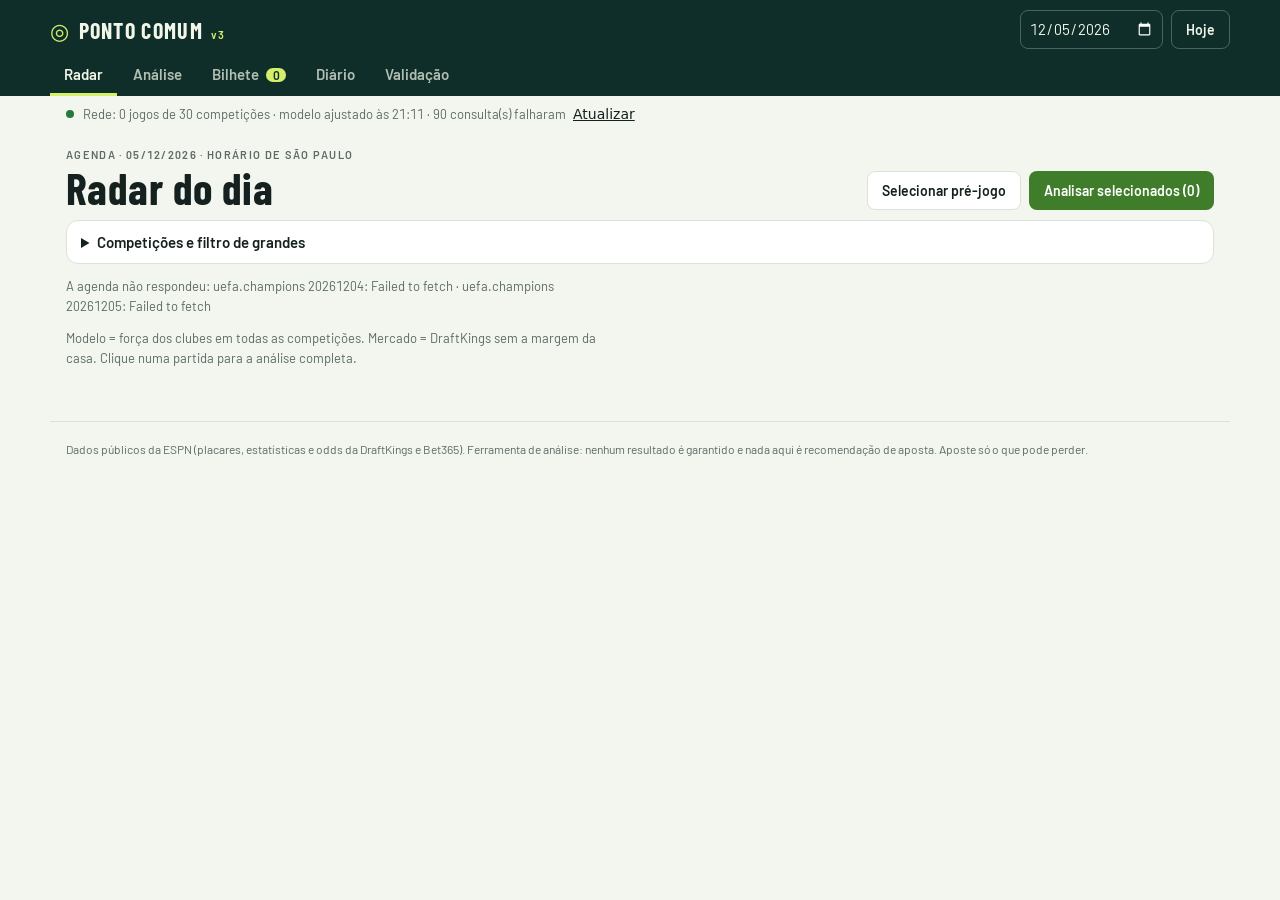
==== index.html @ 949fa4cf "Ponto Comum v3 Co-Authored-By: Claude Opus 5.5 <noreply@anthropic.com> Claude-Session: https://claud" ====
<!doctype html>
<html lang="pt-BR">
<head>
  <meta charset="utf-8">
  <meta name="viewport" content="width=device-width, initial-scale=1, viewport-fit=cover">
  <title>Ponto Comum</title>
  <meta name="description" content="Análise de futebol pré-jogo: modelo de força dos clubes, comparação com o mercado, odd sugerida, bilhetes por nível de risco e diário de apostas.">
  <link rel="icon" href="data:image/svg+xml,%3Csvg xmlns='http://www.w3.org/2000/svg' viewBox='0 0 64 64'%3E%3Crect width='64' height='64' rx='16' fill='%230f2e2a'/%3E%3Ccircle cx='32' cy='32' r='17' stroke='%23d6ef6b' stroke-width='5' fill='none'/%3E%3Ccircle cx='32' cy='32' r='5' fill='%23d6ef6b'/%3E%3C/svg%3E">
  <link rel="preconnect" href="https://fonts.googleapis.com">
  <link rel="preconnect" href="https://fonts.gstatic.com" crossorigin>
  <link rel="stylesheet" href="https://fonts.googleapis.com/css2?family=Barlow:wght@400;500;600;700&family=Barlow+Condensed:wght@600;700&display=swap">
  <link rel="stylesheet" href="style.css">
  <script defer src="js/rede.js"></script>
  <script defer src="js/modelo.js"></script>
  <script defer src="js/mercado.js"></script>
  <script defer src="js/analise.js"></script>
  <script defer src="js/bilhete.js"></script>
  <script defer src="js/diario.js"></script>
  <script defer src="js/validacao.js"></script>
  <script defer src="js/app.js"></script>
</head>
<body>
  <header class="topo">
    <div class="barra">
      <a class="marca" href="#radar" aria-label="Ponto Comum, início"><span class="simbolo" aria-hidden="true">◎</span><span>PONTO COMUM</span><small>v3</small></a>
      <div class="controles">
        <label class="data"><span class="vh">Data das partidas</span><input type="date" id="dia"></label>
        <button class="sec" id="hoje">Hoje</button>
      </div>
    </div>
    <nav class="abas" aria-label="Seções">
      <a href="#radar" data-aba="radar">Radar</a>
      <a href="#analise" data-aba="analise">Análise</a>
      <a href="#bilhete" data-aba="bilhete">Bilhete <span id="n-bilhete" class="contador">0</span></a>
      <a href="#diario" data-aba="diario">Diário</a>
      <a href="#validacao" data-aba="validacao">Validação</a>
    </nav>
  </header>
  <div id="status-rede" class="status" role="status" aria-live="polite"></div>
  <main>
    <section id="radar" class="vista"></section>
    <section id="analise" class="vista" hidden></section>
    <section id="bilhete" class="vista" hidden></section>
    <section id="diario" class="vista" hidden></section>
    <section id="validacao" class="vista" hidden></section>
  </main>
  <footer class="rodape">Dados públicos da ESPN (placares, estatísticas e odds da DraftKings e Bet365). Ferramenta de análise: nenhum resultado é garantido e nada aqui é recomendação de aposta. Aposte só o que pode perder.</footer>
  <div id="toast" class="toast" role="status" hidden></div>
</body>
</html>
---- style.css ----
/* Ponto Comum v3 — painel de análise. Verde de campo noturno + limão do logotipo; números em colunas tabulares. */
:root {
  --fundo: #f3f5ef; --papel: #ffffff; --tinta: #14211e; --suave: #5b6b65; --linha: #dbe2d9; --marca: #0f2e2a; --marca-txt: #f1f6e8;
  --limao: #d6ef6b; --acento: #3f7d2a; --acento-txt: #ffffff; --mercado: #2f6fb0; --pos: #237a3b; --neg: #b3402e; --aviso: #9a6a00;
  --casa: #2f7d5b; --empate: #b9c2bb; --fora: #c2763a; --sombra: 0 1px 2px rgba(15, 46, 42, .06), 0 4px 18px rgba(15, 46, 42, .05);
  --f-corpo: 'Barlow', 'Segoe UI', system-ui, -apple-system, Roboto, Arial, sans-serif; --f-titulo: 'Barlow Condensed', 'Arial Narrow', 'Segoe UI', system-ui, sans-serif;
  color-scheme: light;
}
@media (prefers-color-scheme: dark) {
  :root:not([data-theme="light"]) { --fundo: #0b1513; --papel: #12201d; --tinta: #e6eee6; --suave: #98aaa2; --linha: #24372f; --marca: #081311; --marca-txt: #e9f3dc;
    --limao: #d6ef6b; --acento: #9fd36a; --acento-txt: #0b1513; --mercado: #7fb2ea; --pos: #79d08f; --neg: #f08b76; --aviso: #e2b44e; --casa: #5bbd8e; --empate: #4a5a53; --fora: #e09a62; --sombra: none; color-scheme: dark; }
}
:root[data-theme="dark"] { --fundo: #0b1513; --papel: #12201d; --tinta: #e6eee6; --suave: #98aaa2; --linha: #24372f; --marca: #081311; --marca-txt: #e9f3dc;
  --limao: #d6ef6b; --acento: #9fd36a; --acento-txt: #0b1513; --mercado: #7fb2ea; --pos: #79d08f; --neg: #f08b76; --aviso: #e2b44e; --casa: #5bbd8e; --empate: #4a5a53; --fora: #e09a62; --sombra: none; color-scheme: dark; }

* { box-sizing: border-box; }
html, body { margin: 0; }
body { background: var(--fundo); color: var(--tinta); font: 15px/1.5 var(--f-corpo); font-variant-numeric: tabular-nums; }
[hidden] { display: none !important; }
a { color: inherit; }
.vh { position: absolute; width: 1px; height: 1px; overflow: hidden; clip: rect(0 0 0 0); }
button, input, select { font: inherit; color: inherit; }
button { cursor: pointer; }
:focus-visible { outline: 2px solid var(--acento); outline-offset: 2px; }

/* Topo */
.topo { background: var(--marca); color: var(--marca-txt); position: sticky; top: 0; z-index: 5; padding-left: max(16px, env(safe-area-inset-left, 0px)); padding-right: max(16px, env(safe-area-inset-right, 0px)); padding-top: env(safe-area-inset-top, 0px); }
.barra { display: flex; align-items: center; justify-content: space-between; gap: 12px; flex-wrap: wrap; padding-block: 10px 6px; max-width: 1180px; margin: 0 auto; }
.marca { display: flex; align-items: baseline; gap: 8px; text-decoration: none; font: 700 22px/1 var(--f-titulo); letter-spacing: .06em; }
.marca .simbolo { color: var(--limao); font-size: 22px; }
.marca small { font: 600 11px var(--f-corpo); color: var(--limao); letter-spacing: .1em; }
.controles { display: flex; gap: 8px; align-items: center; }
.controles input[type=date] { background: transparent; border: 1px solid rgba(255, 255, 255, .25); border-radius: 8px; padding: 6px 8px; color: var(--marca-txt); color-scheme: dark; }
.topo .sec { border-color: rgba(255, 255, 255, .25); color: var(--marca-txt); background: transparent; }
.abas { display: flex; gap: 2px; overflow-x: auto; max-width: 1180px; margin: 0 auto; scrollbar-width: none; }
.abas a { padding: 10px 14px; text-decoration: none; font: 600 15px var(--f-corpo); color: rgba(241, 246, 232, .72); border-bottom: 3px solid transparent; white-space: nowrap; }
.abas a.ativa { color: var(--marca-txt); border-bottom-color: var(--limao); }
.contador { display: inline-block; min-width: 20px; padding: 0 6px; margin-left: 4px; border-radius: 10px; background: var(--limao); color: #0f2e2a; font-size: 12px; text-align: center; }
.status { max-width: 1180px; margin: 0 auto; padding: 8px max(16px, env(safe-area-inset-right, 0px)) 0 max(16px, env(safe-area-inset-left, 0px)); color: var(--suave); font-size: 13px; min-height: 28px; }
.status .ok, .status .erro, .status .pulso { display: inline-block; width: 8px; height: 8px; border-radius: 50%; margin-right: 6px; vertical-align: 1px; background: var(--pos); }
.status .erro { background: var(--neg); }
.status .pulso { background: var(--aviso); animation: pulso 1.2s infinite; }
@keyframes pulso { 50% { opacity: .3; } }
@media (prefers-reduced-motion: reduce) { .status .pulso { animation: none; } }

main { max-width: 1180px; margin: 0 auto; padding-left: max(16px, env(safe-area-inset-left, 0px)); padding-right: max(16px, env(safe-area-inset-right, 0px)); padding-block: 8px 40px; }
.cabeca { display: flex; justify-content: space-between; align-items: flex-end; gap: 16px; flex-wrap: wrap; margin: 14px 0 10px; }
.cabeca h1 { font: 700 clamp(30px, 5vw, 44px)/1 var(--f-titulo); margin: 2px 0 0; letter-spacing: .01em; text-wrap: balance; }
.acoes { display: flex; gap: 8px; flex-wrap: wrap; align-items: center; }
.sobre { font-size: 11px; font-weight: 600; letter-spacing: .12em; text-transform: uppercase; color: var(--suave); margin: 0; }
.nota { color: var(--suave); font-size: 13px; max-width: 78ch; }
h3 { font: 700 21px var(--f-titulo); margin: 26px 0 8px; letter-spacing: .01em; }
h4 { margin: 14px 0 6px; font-size: 15px; }

/* Botões */
.pri, .sec, .link, .fam, .add, .rem { border-radius: 8px; border: 1px solid transparent; padding: 8px 14px; font-weight: 600; font-size: 14px; }
.pri { background: var(--acento); color: var(--acento-txt); }
.pri:disabled { opacity: .5; cursor: default; }
.sec { background: var(--papel); border-color: var(--linha); color: var(--tinta); }
.link { background: none; border: 0; padding: 0 4px; text-decoration: underline; color: inherit; font-weight: 500; }
label.sec.arquivo { cursor: pointer; display: inline-flex; align-items: center; }
label.sec.arquivo input { display: none; }
.chk { font-size: 13px; color: var(--suave); display: inline-flex; gap: 6px; align-items: center; }

/* Filtros e chips */
details.filtro, details.sugestoes, details.contexto { background: var(--papel); border: 1px solid var(--linha); border-radius: 12px; padding: 10px 14px; margin: 10px 0; }
details > summary { cursor: pointer; font-weight: 600; }
.chips { display: flex; flex-wrap: wrap; gap: 6px; margin-top: 10px; }
.chip { display: inline-flex; gap: 6px; align-items: center; padding: 5px 10px; border: 1px solid var(--linha); border-radius: 999px; font-size: 13px; background: var(--fundo); }

/* Tabelas */
.tabela { overflow-x: auto; background: var(--papel); border: 1px solid var(--linha); border-radius: 12px; box-shadow: var(--sombra); }
table { border-collapse: collapse; width: 100%; font-size: 14px; }
th { text-align: left; font-size: 11px; letter-spacing: .08em; text-transform: uppercase; color: var(--suave); font-weight: 600; padding: 10px 10px; border-bottom: 1px solid var(--linha); white-space: nowrap; }
td { padding: 8px 10px; border-bottom: 1px solid var(--linha); vertical-align: middle; }
tr:last-child td { border-bottom: 0; }
td small, li small, .pernas small { display: block; color: var(--suave); font-size: 12px; }
td.num, th.num { text-align: right; white-space: nowrap; }
td.num small { text-align: right; }
.pos { color: var(--pos); font-weight: 600; }
.neg { color: var(--neg); }
tr.passado { opacity: .62; }
tr.cotada td:first-child { font-weight: 600; }

/* Radar */
table.radar td { padding-block: 10px; }
.jogo { background: none; border: 0; padding: 0; text-align: left; display: flex; flex-direction: column; font-weight: 600; font-size: 15px; }
.jogo small { display: inline; color: var(--suave); font-weight: 500; font-size: 12px; }
.jogo:hover span { text-decoration: underline; }
.comp { color: var(--suave); font-size: 12px; }
.hora { font: 700 18px var(--f-titulo); }
.placar { font: 700 18px var(--f-titulo); }
.ao-vivo { color: var(--neg); font-size: 12px; text-transform: uppercase; letter-spacing: .08em; }
.barra3 { display: flex; height: 8px; width: 150px; max-width: 100%; border-radius: 4px; overflow: hidden; margin-bottom: 4px; background: var(--linha); }
.barra3 i:nth-child(1) { background: var(--casa); } .barra3 i:nth-child(2) { background: var(--empate); } .barra3 i:nth-child(3) { background: var(--fora); }
.barra3.mercado i:nth-child(1) { background: var(--mercado); } .barra3.mercado i:nth-child(3) { background: color-mix(in srgb, var(--mercado) 45%, var(--fora)); }

/* Análise */
.indice { display: flex; gap: 6px; flex-wrap: wrap; margin-bottom: 8px; }
.mini { font-size: 12px; text-decoration: none; padding: 4px 9px; border-radius: 999px; background: var(--papel); border: 1px solid var(--linha); }
.cartao { background: var(--papel); border: 1px solid var(--linha); border-radius: 16px; padding: 18px; margin: 16px 0; box-shadow: var(--sombra); scroll-margin-top: 110px; }
.cartao header h2 { font: 700 clamp(26px, 4vw, 34px)/1.05 var(--f-titulo); margin: 4px 0 6px; text-wrap: balance; }
.cartao header h2 span { color: var(--suave); font-weight: 600; }
.aviso { color: var(--aviso); font-weight: 600; font-size: 13px; }
.resumo { display: grid; grid-template-columns: repeat(auto-fit, minmax(190px, 1fr)); gap: 10px; margin: 12px 0; }
.resumo > div { background: var(--fundo); border-radius: 10px; padding: 10px 12px; min-width: 0; }
.resumo b { display: block; font-size: 16px; }
.resumo small { color: var(--suave); font-weight: 500; }
.leitura { border-left: 3px solid var(--limao); padding: 2px 0 2px 14px; margin: 14px 0; }
.leitura h3 { margin-top: 0; }
.leitura ul { margin: 0; padding-left: 18px; }
.alertas { list-style: none; padding: 0 !important; margin-top: 10px !important; display: grid; gap: 6px; }
.alertas li { font-size: 13px; padding: 7px 10px; border-radius: 8px; background: var(--fundo); }
.alertas li.divergencia { box-shadow: inset 3px 0 0 var(--aviso); }
.alertas li.calendario { box-shadow: inset 3px 0 0 var(--fora); }
.alertas li.dados, .alertas li.mercado { box-shadow: inset 3px 0 0 var(--suave); }
.alertas li.escalacao { box-shadow: inset 3px 0 0 var(--mercado); }
.fams { display: flex; gap: 6px; flex-wrap: wrap; align-items: center; margin: 12px 0 8px; }
.fam { background: var(--fundo); border-color: var(--linha); padding: 6px 12px; }
.fam.ativa { background: var(--marca); color: var(--marca-txt); border-color: var(--marca); }
.so-odd { margin-left: auto; font-size: 13px; color: var(--suave); display: inline-flex; gap: 6px; align-items: center; }
.base { display: block; font-size: 11px; font-weight: 600; letter-spacing: .04em; text-align: right; }
.base.mercado { color: var(--mercado); } .base.modelo { color: var(--suave); }
.add { width: 34px; height: 34px; padding: 0; background: var(--fundo); border-color: var(--linha); font-size: 18px; line-height: 1; }
.add.ja { background: var(--limao); color: #0f2e2a; border-color: var(--limao); }
.dois { display: grid; grid-template-columns: repeat(auto-fit, minmax(300px, 1fr)); gap: 18px; }
.dois > div { min-width: 0; }
.lista { list-style: none; padding: 0; margin: 4px 0; font-size: 13px; display: grid; gap: 3px; }
.lista small { display: inline; }
.res { display: inline-block; width: 20px; text-align: center; border-radius: 4px; font-weight: 700; font-size: 11px; margin-right: 6px; color: #fff; }
.res.V { background: var(--casa); } .res.E { background: #8a978f; } .res.D { background: var(--neg); }

/* Bilhete */
.bilhete { background: var(--papel); border: 1px solid var(--linha); border-radius: 16px; padding: 14px; box-shadow: var(--sombra); }
.pernas { list-style: none; margin: 0; padding: 0; display: grid; gap: 8px; }
.pernas li { display: flex; gap: 10px; align-items: center; padding: 10px; background: var(--fundo); border-radius: 10px; }
.pernas li > div { flex: 1; min-width: 0; }
.odd { display: flex; flex-direction: column; font-size: 11px; color: var(--suave); }
.odd input { width: 90px; padding: 6px 8px; border: 1px solid var(--linha); border-radius: 8px; background: var(--papel); text-align: right; }
.rem { background: none; border: 0; font-size: 20px; color: var(--suave); padding: 4px 8px; }
.totais { display: grid; grid-template-columns: repeat(auto-fit, minmax(160px, 1fr)); gap: 10px; margin: 14px 0; }
.totais > div { background: var(--fundo); border-radius: 10px; padding: 10px 12px; }
.totais b { display: block; font: 700 28px/1.1 var(--f-titulo); }
.totais small { color: var(--suave); }
.avisos { list-style: none; padding: 0; margin: 0 0 12px; display: grid; gap: 6px; font-size: 13px; }
.avisos li { padding: 7px 10px; border-radius: 8px; background: var(--fundo); }
.avisos li.erro { box-shadow: inset 3px 0 0 var(--neg); color: var(--neg); font-weight: 600; }
.avisos li.aviso { box-shadow: inset 3px 0 0 var(--aviso); }
.avisos li.info { box-shadow: inset 3px 0 0 var(--linha); }
.salvar { display: flex; gap: 8px; flex-wrap: wrap; align-items: center; }
.salvar label { display: inline-flex; gap: 6px; align-items: center; font-size: 13px; color: var(--suave); }
.salvar input { width: 100px; padding: 7px 8px; border: 1px solid var(--linha); border-radius: 8px; background: var(--papel); }
.niveis { display: grid; grid-template-columns: repeat(auto-fit, minmax(240px, 1fr)); gap: 10px; margin: 10px 0; }
.nivel { background: var(--fundo); border-radius: 12px; padding: 12px; min-width: 0; }
.nivel h3 { margin: 0 0 6px; }
.nivel ul { padding-left: 18px; margin: 0 0 8px; font-size: 14px; }
.prefs { border: 1px solid var(--linha); border-radius: 10px; display: flex; flex-wrap: wrap; gap: 6px 14px; font-size: 13px; }
.vazio { text-align: center; padding: 48px 16px; background: var(--papel); border: 1px dashed var(--linha); border-radius: 16px; }
.vazio h2 { font: 700 26px var(--f-titulo); margin: 0 0 6px; }
.vazio p { color: var(--suave); max-width: 52ch; margin: 0 auto 14px; }

/* Diário e validação */
.faixas { display: grid; gap: 5px; max-width: 640px; }
.faixa { display: grid; grid-template-columns: 70px 1fr 56px 110px; gap: 8px; align-items: center; font-size: 13px; }
.faixa i { display: block; height: 10px; background: var(--acento); border-radius: 5px; min-width: 2px; }
.faixa small { color: var(--suave); }
.metodo { padding-left: 18px; max-width: 80ch; }
.metodo li { margin-bottom: 6px; }
.carregando { color: var(--suave); padding: 30px 0; }

.rodape { max-width: 1180px; margin: 0 auto; padding: 18px max(16px, env(safe-area-inset-right, 0px)) 30px max(16px, env(safe-area-inset-left, 0px)); color: var(--suave); font-size: 12px; border-top: 1px solid var(--linha); }
.toast { position: fixed; left: 50%; transform: translateX(-50%); bottom: calc(18px + env(safe-area-inset-bottom, 0px)); background: var(--marca); color: var(--marca-txt); padding: 10px 16px; border-radius: 10px; font-size: 14px; z-index: 10; max-width: calc(100% - 32px); box-shadow: 0 6px 24px rgba(0, 0, 0, .25); }

.nw { white-space: nowrap; }
@media (max-width: 640px) {
  body { font-size: 14px; }
  .abas a { padding: 10px 9px; font-size: 14px; }
  .barra3 { width: 110px; }
  .faixa { grid-template-columns: 60px 1fr 50px; }
  .faixa small { display: none; }
  .pernas li { flex-wrap: wrap; }
  .so-odd { margin-left: 0; }
}

/* v3 */
.tag { display: inline-block; margin-left: 6px; padding: 1px 7px; border-radius: 999px; font-size: 11px; font-weight: 600; background: var(--fundo); color: var(--suave); vertical-align: 1px; }
.tag.div { background: color-mix(in srgb, var(--aviso) 16%, transparent); color: var(--aviso); }
.topo-cartao { display: flex; justify-content: space-between; gap: 10px; align-items: baseline; flex-wrap: wrap; }
.exportar { display: flex; gap: 10px; font-size: 13px; }
.destaques { background: color-mix(in srgb, var(--limao) 22%, var(--papel)); border-radius: 12px; padding: 10px 14px; margin: 12px 0; }
.destaques h3 { margin: 0 0 6px; font-size: 18px; }
.destaques ul { list-style: none; margin: 0; padding: 0; display: grid; gap: 6px; }
.destaques li { display: flex; justify-content: space-between; gap: 10px; align-items: center; }
.destaques li small { display: block; color: var(--suave); font-size: 12px; }
details.contexto summary small { color: var(--suave); font-weight: 500; }
section.sugestoes { margin-top: 4px; }
.nivel { border-top: 4px solid var(--linha); }
.nivel.n-segura { border-top-color: var(--casa); } .nivel.n-media { border-top-color: var(--mercado); } .nivel.n-arriscada { border-top-color: var(--fora); } .nivel.n-bingo { border-top-color: var(--neg); }
.faixa-odd { margin: -2px 0 8px; font-size: 12px; color: var(--suave); }
.total-nivel { margin: 0 0 10px; font-size: 14px; }
.total-nivel b { font: 700 22px var(--f-titulo); }
.salvar select { padding: 7px 8px; border: 1px solid var(--linha); border-radius: 8px; background: var(--papel); }
.odd small { display: block; font-size: 10px; }
.status .link { color: var(--tinta); }
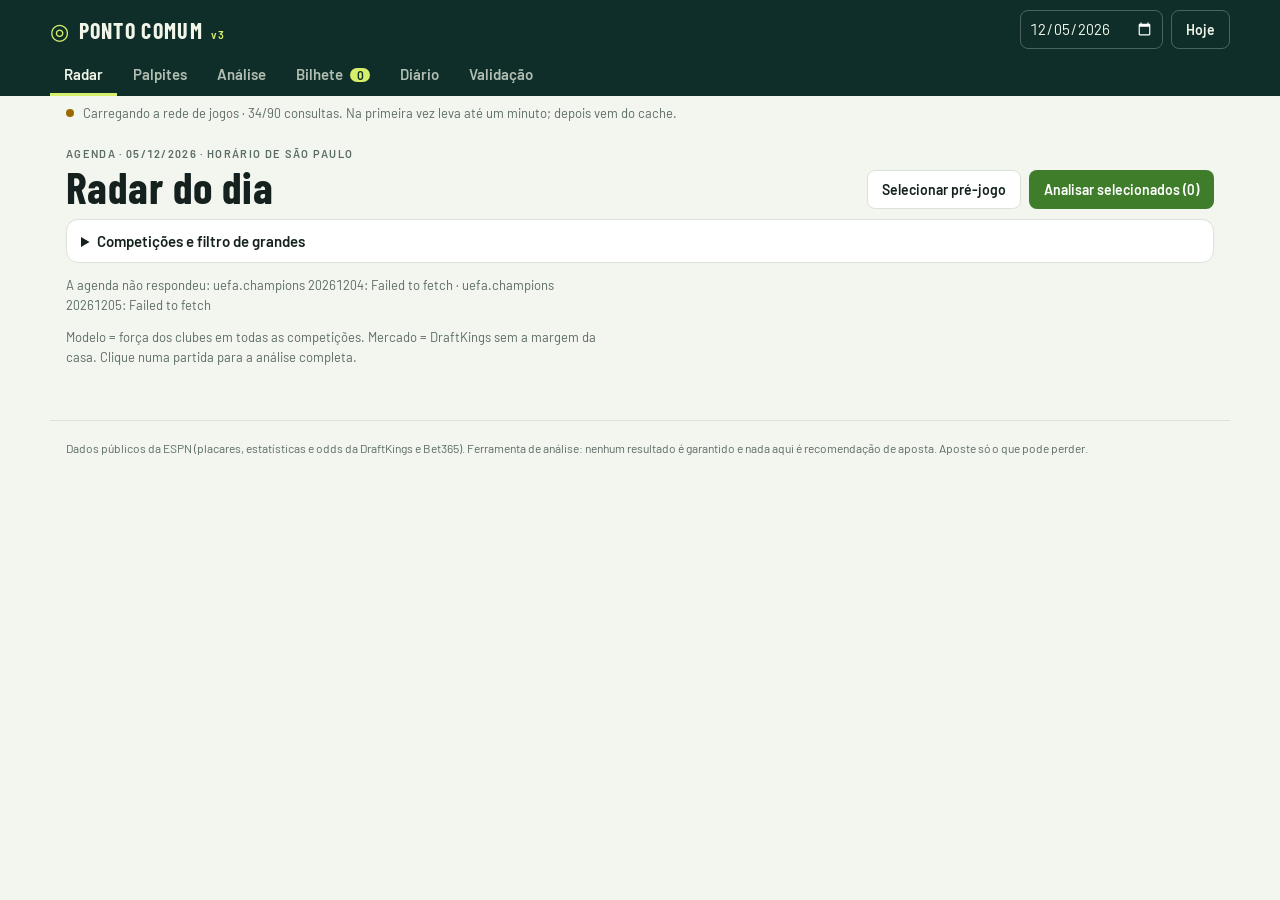
==== commit 86a6331f: "Palpites por jogo no lugar do criador de múltiplas - Aba Palpites: para cada jogo do radar, aposta p" ====
--- a/index.html
+++ b/index.html
@@ -4,7 +4,7 @@
   <meta charset="utf-8">
   <meta name="viewport" content="width=device-width, initial-scale=1, viewport-fit=cover">
   <title>Ponto Comum</title>
-  <meta name="description" content="Análise de futebol pré-jogo: modelo de força dos clubes, comparação com o mercado, odd sugerida, bilhetes por nível de risco e diário de apostas.">
+  <meta name="description" content="Análise de futebol pré-jogo: modelo de força dos clubes, comparação com o mercado, odd sugerida, melhores apostas por jogo e diário de apostas.">
   <link rel="icon" href="data:image/svg+xml,%3Csvg xmlns='http://www.w3.org/2000/svg' viewBox='0 0 64 64'%3E%3Crect width='64' height='64' rx='16' fill='%230f2e2a'/%3E%3Ccircle cx='32' cy='32' r='17' stroke='%23d6ef6b' stroke-width='5' fill='none'/%3E%3Ccircle cx='32' cy='32' r='5' fill='%23d6ef6b'/%3E%3C/svg%3E">
   <link rel="preconnect" href="https://fonts.googleapis.com">
   <link rel="preconnect" href="https://fonts.gstatic.com" crossorigin>
@@ -30,6 +30,7 @@
     </div>
     <nav class="abas" aria-label="Seções">
       <a href="#radar" data-aba="radar">Radar</a>
+      <a href="#palpites" data-aba="palpites">Palpites</a>
       <a href="#analise" data-aba="analise">Análise</a>
       <a href="#bilhete" data-aba="bilhete">Bilhete <span id="n-bilhete" class="contador">0</span></a>
       <a href="#diario" data-aba="diario">Diário</a>
@@ -39,6 +40,7 @@
   <div id="status-rede" class="status" role="status" aria-live="polite"></div>
   <main>
     <section id="radar" class="vista"></section>
+    <section id="palpites" class="vista" hidden></section>
     <section id="analise" class="vista" hidden></section>
     <section id="bilhete" class="vista" hidden></section>
     <section id="diario" class="vista" hidden></section>
--- a/style.css
+++ b/style.css
@@ -202,3 +202,21 @@
 .salvar select { padding: 7px 8px; border: 1px solid var(--linha); border-radius: 8px; background: var(--papel); }
 .odd small { display: block; font-size: 10px; }
 .status .link { color: var(--tinta); }
+
+/* Palpites por jogo */
+.palpites { background: color-mix(in srgb, var(--limao) 20%, var(--papel)); border-radius: 12px; padding: 10px 14px; margin: 12px 0; }
+.palpites h3 { margin: 0 0 6px; font-size: 19px; }
+.palpites ul { list-style: none; margin: 0; padding: 0; display: grid; gap: 8px; }
+.palpites li { display: grid; grid-template-columns: 104px 1fr auto; gap: 10px; align-items: center; }
+.palpites li small { display: block; color: var(--suave); font-size: 12px; }
+.palpites .tipo { font-size: 11px; font-weight: 700; letter-spacing: .06em; text-transform: uppercase; color: var(--suave); }
+.palpites li:first-child .tipo { color: var(--acento); }
+.palpites .nada { margin: 0; font-weight: 600; color: var(--aviso); }
+.palpite-jogo { background: var(--papel); border: 1px solid var(--linha); border-radius: 14px; padding: 12px 14px; margin: 10px 0; box-shadow: var(--sombra); }
+.palpite-jogo.passado { opacity: .65; }
+.palpite-jogo header { display: flex; gap: 12px; align-items: center; }
+.palpite-jogo header > div { flex: 1; min-width: 0; }
+.palpite-jogo header small { display: block; color: var(--suave); font-size: 12px; }
+.palpite-jogo .palpites { background: none; padding: 0; margin: 8px 0 0; }
+.nota .pulso { display: inline-block; width: 8px; height: 8px; border-radius: 50%; background: var(--aviso); margin-right: 4px; animation: pulso 1.2s infinite; }
+@media (max-width: 640px) { .palpites li { grid-template-columns: 1fr auto; } .palpites .tipo { grid-column: 1 / -1; margin-bottom: -6px; } }
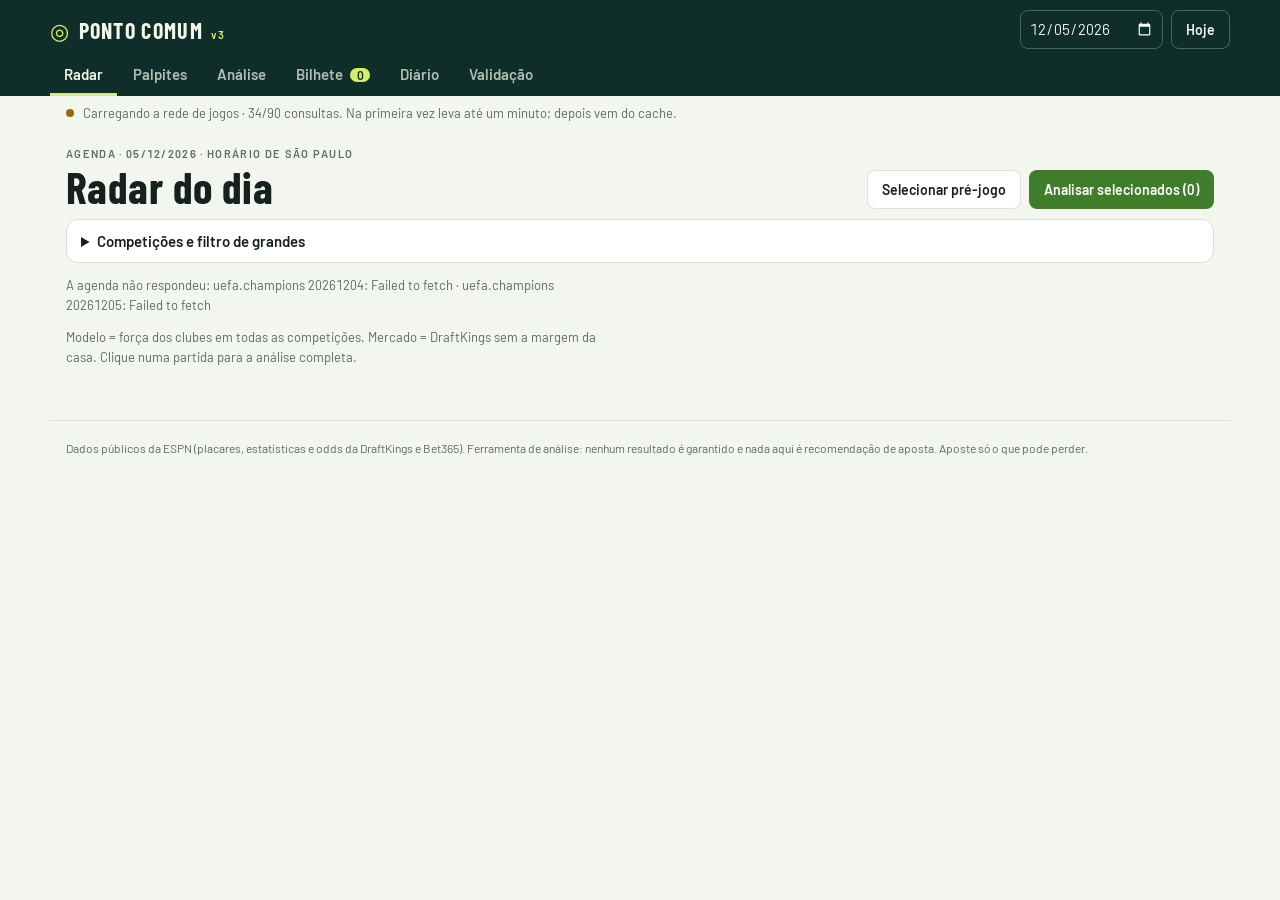
==== commit 6b658959: "Versão carimbada nos arquivos do site (evita mistura de cache após atualização) Co-Authored-By: Clau" ====
--- a/index.html
+++ b/index.html
@@ -9,15 +9,15 @@
   <link rel="preconnect" href="https://fonts.googleapis.com">
   <link rel="preconnect" href="https://fonts.gstatic.com" crossorigin>
   <link rel="stylesheet" href="https://fonts.googleapis.com/css2?family=Barlow:wght@400;500;600;700&family=Barlow+Condensed:wght@600;700&display=swap">
-  <link rel="stylesheet" href="style.css">
-  <script defer src="js/rede.js"></script>
-  <script defer src="js/modelo.js"></script>
-  <script defer src="js/mercado.js"></script>
-  <script defer src="js/analise.js"></script>
-  <script defer src="js/bilhete.js"></script>
-  <script defer src="js/diario.js"></script>
-  <script defer src="js/validacao.js"></script>
-  <script defer src="js/app.js"></script>
+  <link rel="stylesheet" href="style.css?v=2cd26ac6">
+  <script defer src="js/rede.js?v=bda8255f"></script>
+  <script defer src="js/modelo.js?v=d3b489f5"></script>
+  <script defer src="js/mercado.js?v=a11fedb4"></script>
+  <script defer src="js/analise.js?v=b7641a22"></script>
+  <script defer src="js/bilhete.js?v=338e60e2"></script>
+  <script defer src="js/diario.js?v=9d61b5c5"></script>
+  <script defer src="js/validacao.js?v=5320f94c"></script>
+  <script defer src="js/app.js?v=e4f6b063"></script>
 </head>
 <body>
   <header class="topo">
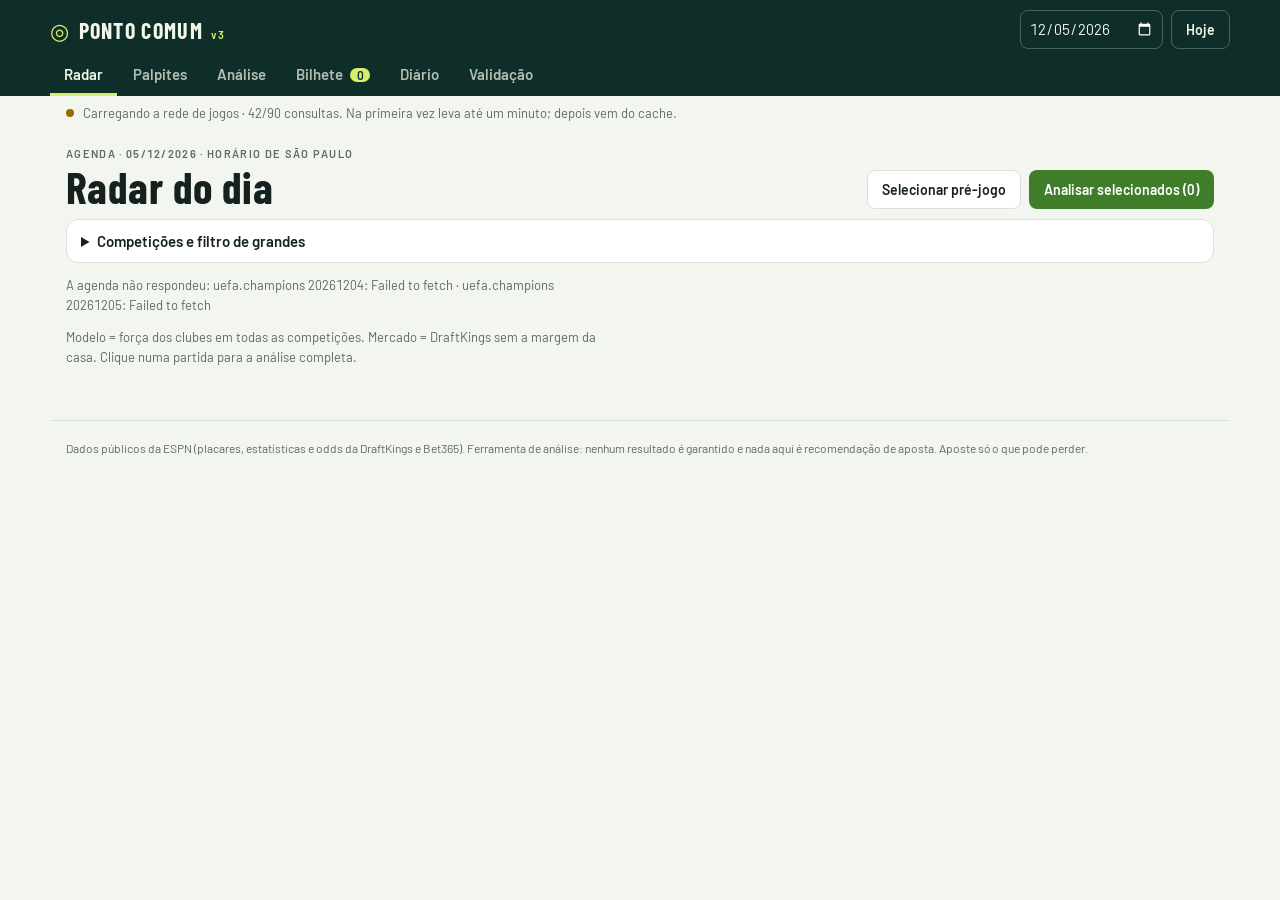
==== commit ac16ebc7: "Backtest financeiro com football-data (18 mil jogos) e palpites recalibrados pelo lucro - Fontes ext" ====
--- a/index.html
+++ b/index.html
@@ -9,15 +9,15 @@
   <link rel="preconnect" href="https://fonts.googleapis.com">
   <link rel="preconnect" href="https://fonts.gstatic.com" crossorigin>
   <link rel="stylesheet" href="https://fonts.googleapis.com/css2?family=Barlow:wght@400;500;600;700&family=Barlow+Condensed:wght@600;700&display=swap">
-  <link rel="stylesheet" href="style.css?v=2cd26ac6">
+  <link rel="stylesheet" href="style.css?v=c69c4f18">
   <script defer src="js/rede.js?v=bda8255f"></script>
-  <script defer src="js/modelo.js?v=d3b489f5"></script>
-  <script defer src="js/mercado.js?v=a11fedb4"></script>
-  <script defer src="js/analise.js?v=b7641a22"></script>
+  <script defer src="js/modelo.js?v=998f2cac"></script>
+  <script defer src="js/mercado.js?v=bebb69b4"></script>
+  <script defer src="js/analise.js?v=973a0975"></script>
   <script defer src="js/bilhete.js?v=338e60e2"></script>
   <script defer src="js/diario.js?v=9d61b5c5"></script>
-  <script defer src="js/validacao.js?v=5320f94c"></script>
-  <script defer src="js/app.js?v=e4f6b063"></script>
+  <script defer src="js/validacao.js?v=5db03875"></script>
+  <script defer src="js/app.js?v=844029db"></script>
 </head>
 <body>
   <header class="topo">
--- a/style.css
+++ b/style.css
@@ -220,3 +220,5 @@
 .palpite-jogo .palpites { background: none; padding: 0; margin: 8px 0 0; }
 .nota .pulso { display: inline-block; width: 8px; height: 8px; border-radius: 50%; background: var(--aviso); margin-right: 4px; animation: pulso 1.2s infinite; }
 @media (max-width: 640px) { .palpites li { grid-template-columns: 1fr auto; } .palpites .tipo { grid-column: 1 / -1; margin-bottom: -6px; } }
+.palpites li.valor .tipo { color: var(--pos); }
+.palpites li.valor { background: color-mix(in srgb, var(--pos) 10%, transparent); border-radius: 8px; padding: 4px 6px; margin: -4px -6px; }
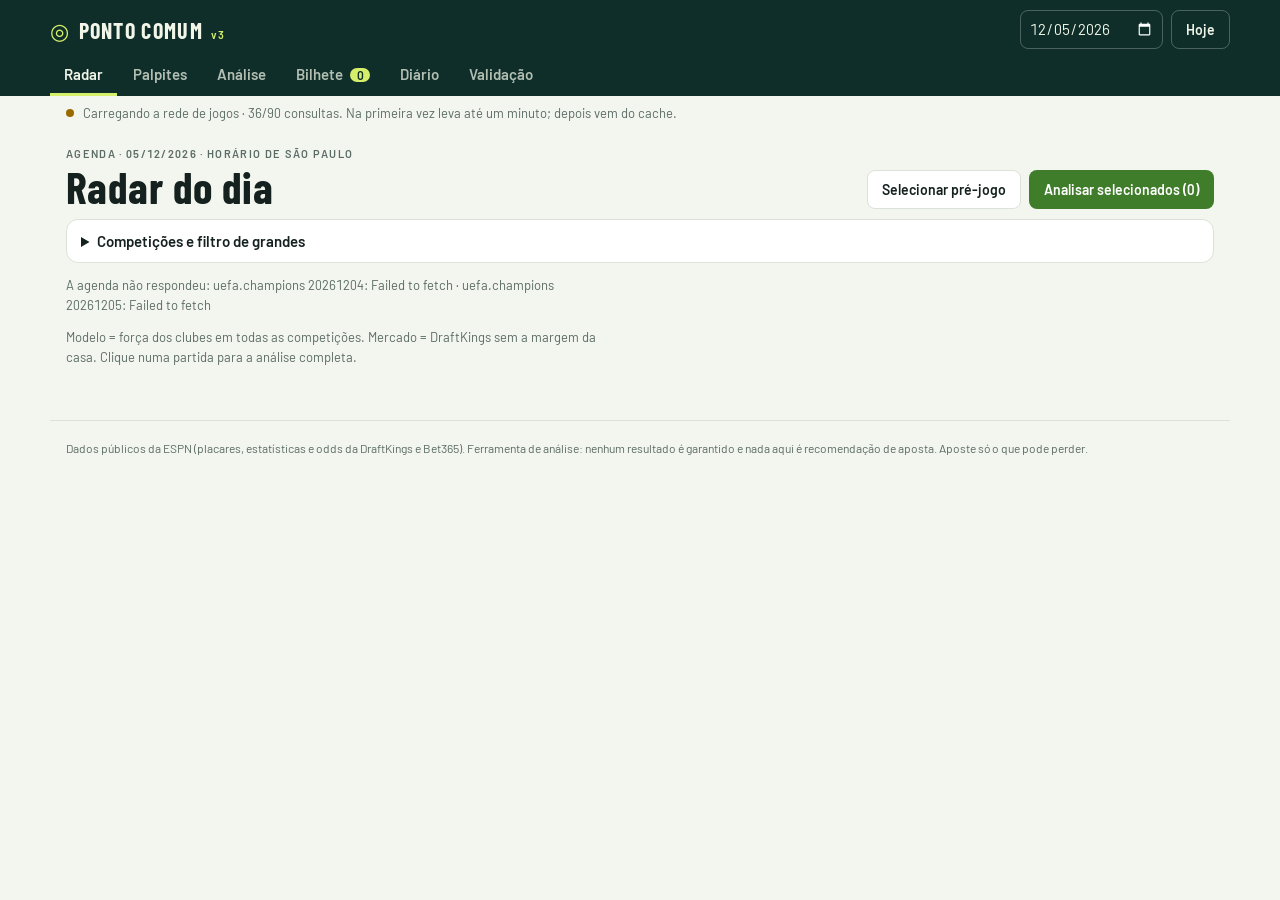
==== commit e10c7ca3: "Valor contra a Pinnacle desligado: perdeu em 2025/26 e 2026/27 e a fonte não tem mais Pinnacle; Betf" ====
--- a/index.html
+++ b/index.html
@@ -13,11 +13,11 @@
   <script defer src="js/rede.js?v=bda8255f"></script>
   <script defer src="js/modelo.js?v=998f2cac"></script>
   <script defer src="js/mercado.js?v=bebb69b4"></script>
-  <script defer src="js/analise.js?v=973a0975"></script>
+  <script defer src="js/analise.js?v=5b6bed8b"></script>
   <script defer src="js/bilhete.js?v=338e60e2"></script>
   <script defer src="js/diario.js?v=9d61b5c5"></script>
   <script defer src="js/validacao.js?v=5db03875"></script>
-  <script defer src="js/app.js?v=844029db"></script>
+  <script defer src="js/app.js?v=2f7a8499"></script>
 </head>
 <body>
   <header class="topo">
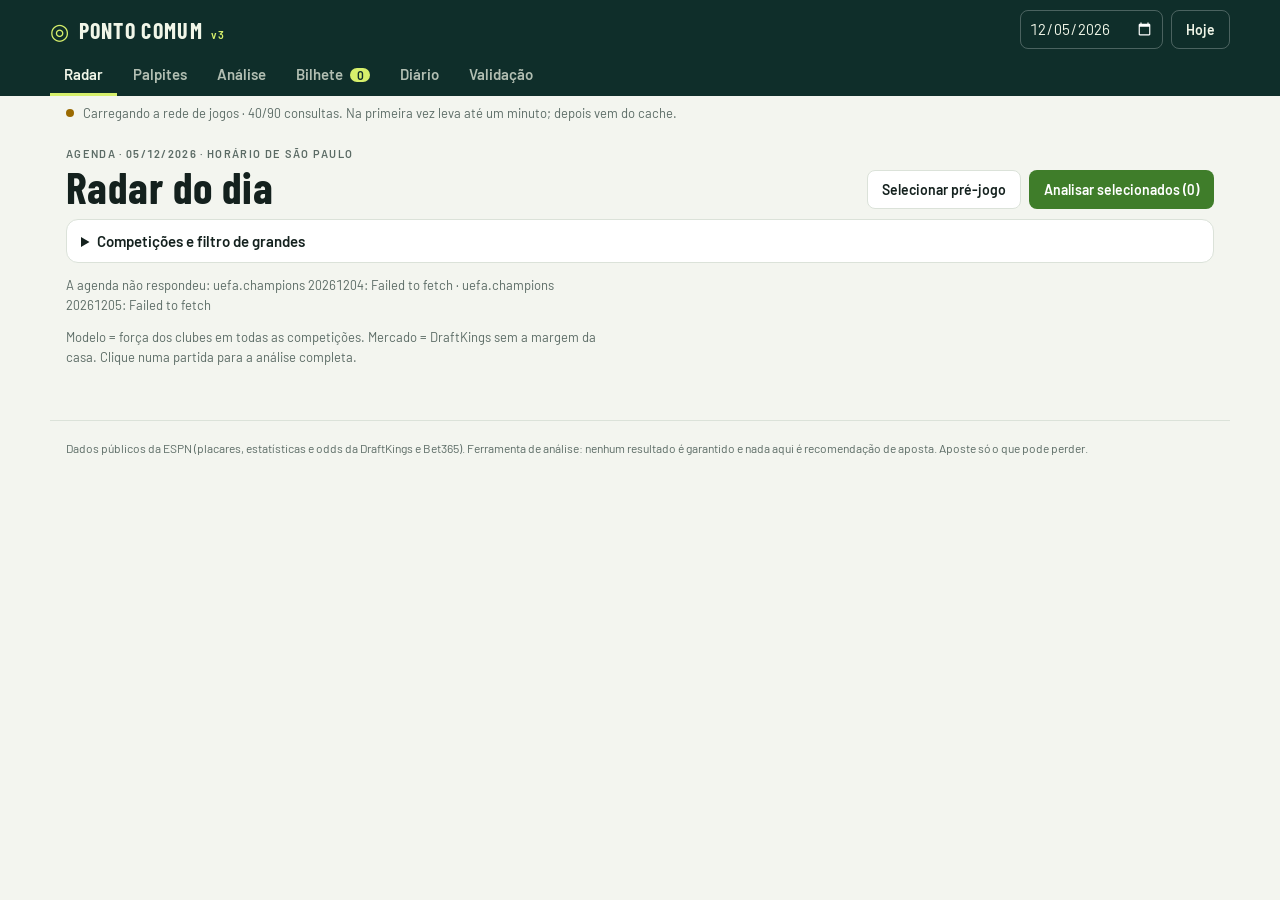
==== commit b2b32b14: "Backtest: apostas recomendadas pelo hub separadas por faixa de odd Co-Authored-By: Claude Opus 5.5 <" ====
--- a/index.html
+++ b/index.html
@@ -17,7 +17,7 @@
   <script defer src="js/bilhete.js?v=338e60e2"></script>
   <script defer src="js/diario.js?v=9d61b5c5"></script>
   <script defer src="js/validacao.js?v=5db03875"></script>
-  <script defer src="js/app.js?v=2f7a8499"></script>
+  <script defer src="js/app.js?v=b60e814a"></script>
 </head>
 <body>
   <header class="topo">
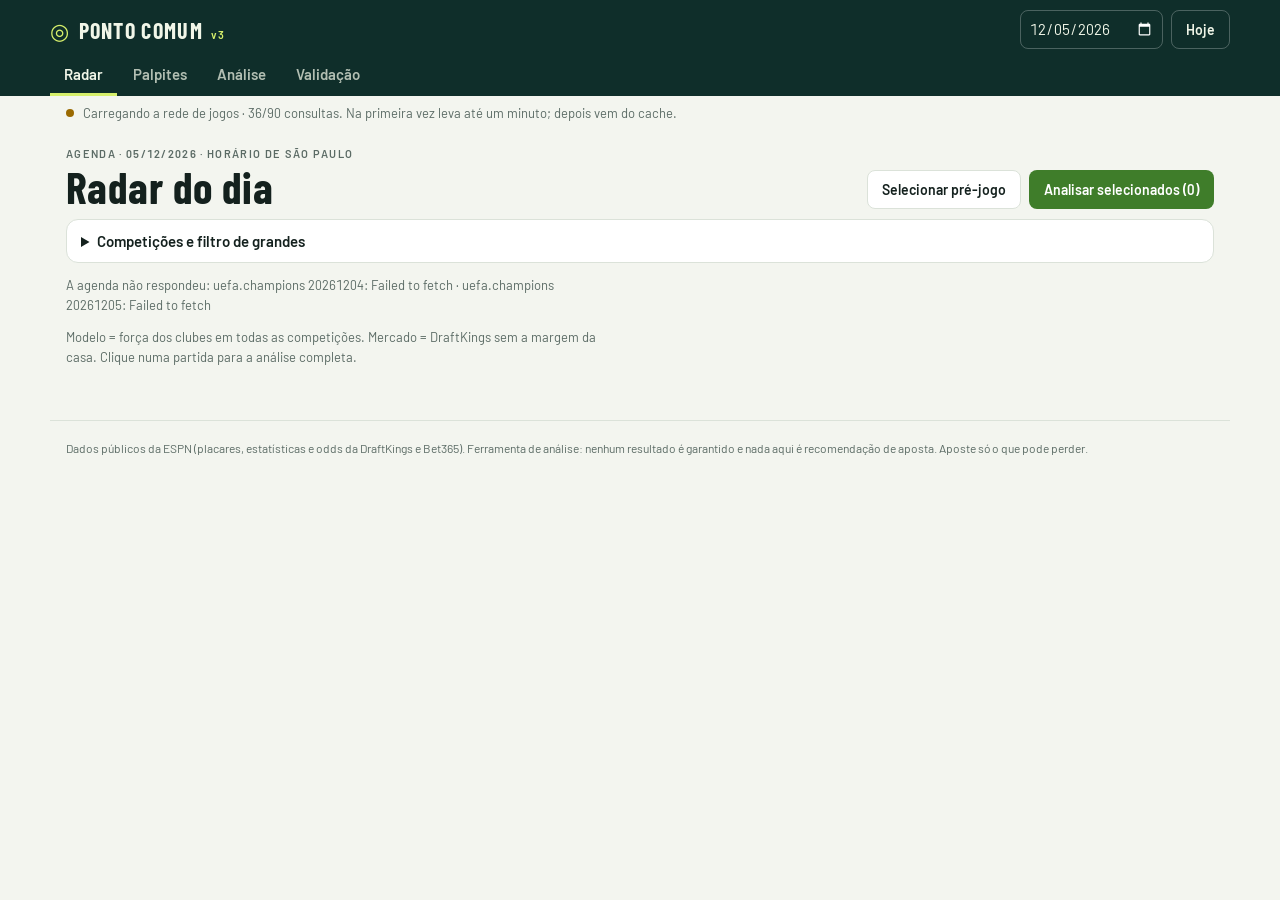
==== commit 86be9f1e: "Sem bilhete e diário no app: só o robô registra o histórico dos palpites - Abas Bilhete e Diário rem" ====
--- a/index.html
+++ b/index.html
@@ -4,7 +4,7 @@
   <meta charset="utf-8">
   <meta name="viewport" content="width=device-width, initial-scale=1, viewport-fit=cover">
   <title>Ponto Comum</title>
-  <meta name="description" content="Análise de futebol pré-jogo: modelo de força dos clubes, comparação com o mercado, odd sugerida, melhores apostas por jogo e diário de apostas.">
+  <meta name="description" content="Análise de futebol pré-jogo: modelo de força dos clubes, comparação com o mercado, odd sugerida, melhores apostas por jogo e histórico dos palpites.">
   <link rel="icon" href="data:image/svg+xml,%3Csvg xmlns='http://www.w3.org/2000/svg' viewBox='0 0 64 64'%3E%3Crect width='64' height='64' rx='16' fill='%230f2e2a'/%3E%3Ccircle cx='32' cy='32' r='17' stroke='%23d6ef6b' stroke-width='5' fill='none'/%3E%3Ccircle cx='32' cy='32' r='5' fill='%23d6ef6b'/%3E%3C/svg%3E">
   <link rel="preconnect" href="https://fonts.googleapis.com">
   <link rel="preconnect" href="https://fonts.gstatic.com" crossorigin>
@@ -14,10 +14,8 @@
   <script defer src="js/modelo.js?v=998f2cac"></script>
   <script defer src="js/mercado.js?v=bebb69b4"></script>
   <script defer src="js/analise.js?v=5b6bed8b"></script>
-  <script defer src="js/bilhete.js?v=338e60e2"></script>
-  <script defer src="js/diario.js?v=9d61b5c5"></script>
   <script defer src="js/validacao.js?v=5db03875"></script>
-  <script defer src="js/app.js?v=b60e814a"></script>
+  <script defer src="js/app.js?v=cf702581"></script>
 </head>
 <body>
   <header class="topo">
@@ -32,8 +30,6 @@
       <a href="#radar" data-aba="radar">Radar</a>
       <a href="#palpites" data-aba="palpites">Palpites</a>
       <a href="#analise" data-aba="analise">Análise</a>
-      <a href="#bilhete" data-aba="bilhete">Bilhete <span id="n-bilhete" class="contador">0</span></a>
-      <a href="#diario" data-aba="diario">Diário</a>
       <a href="#validacao" data-aba="validacao">Validação</a>
     </nav>
   </header>
@@ -42,8 +38,6 @@
     <section id="radar" class="vista"></section>
     <section id="palpites" class="vista" hidden></section>
     <section id="analise" class="vista" hidden></section>
-    <section id="bilhete" class="vista" hidden></section>
-    <section id="diario" class="vista" hidden></section>
     <section id="validacao" class="vista" hidden></section>
   </main>
   <footer class="rodape">Dados públicos da ESPN (placares, estatísticas e odds da DraftKings e Bet365). Ferramenta de análise: nenhum resultado é garantido e nada aqui é recomendação de aposta. Aposte só o que pode perder.</footer>
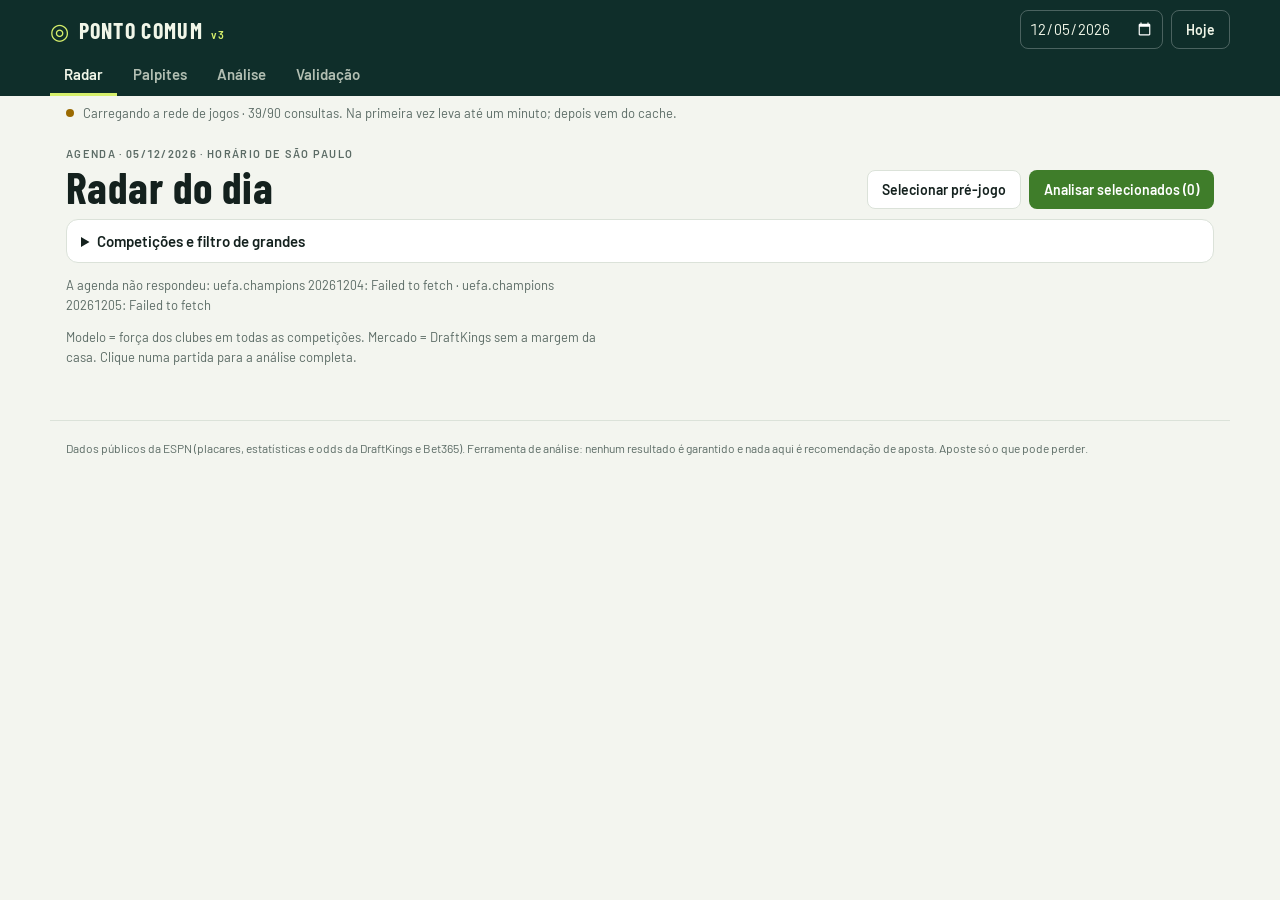
==== commit 42ce20a9: "Recalibração semanal com trava Toda segunda o robô testa variações dos ajustes do modelo (validação " ====
--- a/index.html
+++ b/index.html
@@ -13,9 +13,9 @@
   <script defer src="js/rede.js?v=bda8255f"></script>
   <script defer src="js/modelo.js?v=998f2cac"></script>
   <script defer src="js/mercado.js?v=bebb69b4"></script>
-  <script defer src="js/analise.js?v=5b6bed8b"></script>
+  <script defer src="js/analise.js?v=3b830abc"></script>
   <script defer src="js/validacao.js?v=5db03875"></script>
-  <script defer src="js/app.js?v=cf702581"></script>
+  <script defer src="js/app.js?v=35a3c4ca"></script>
 </head>
 <body>
   <header class="topo">
